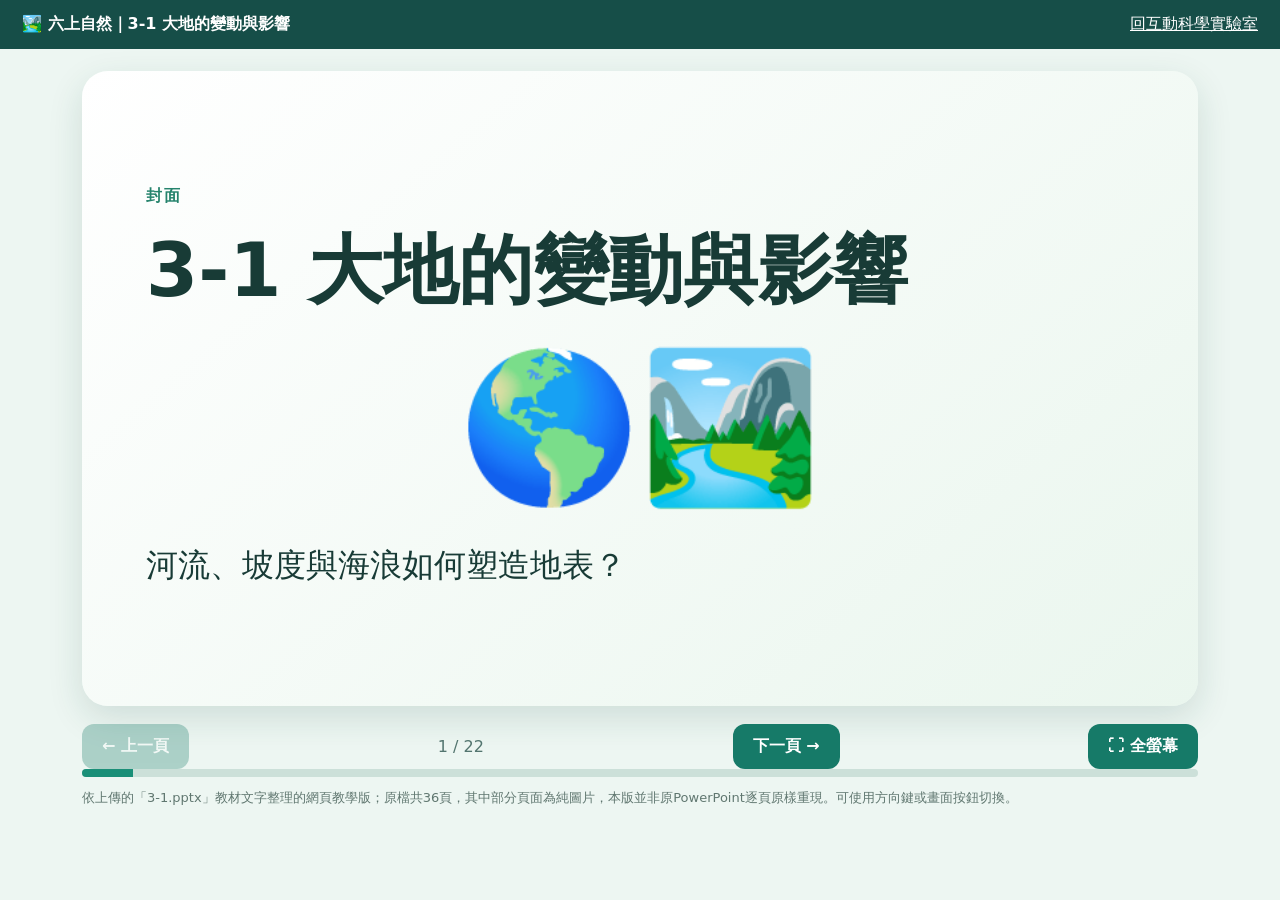
==== earth-3-1-slides.html @ 98d923bc "Add web teaching slides for earth science unit 3-1" ====
<!doctype html>
<html lang="zh-Hant"><head><meta charset="utf-8"><meta name="viewport" content="width=device-width,initial-scale=1">
<title>3-1 大地的變動與影響｜教學投影片</title>
<style>
:root{font-family:"Noto Sans TC","Microsoft JhengHei",system-ui,sans-serif;color:#183b36;background:#edf6f2}
*{box-sizing:border-box}body{margin:0}.top{display:flex;justify-content:space-between;align-items:center;gap:10px;padding:14px 22px;background:#164e48;color:white;flex-wrap:wrap}.top a{color:white}.outer{max-width:1160px;margin:auto;padding:22px}.slide{min-height:min(68vw,635px);border-radius:26px;background:linear-gradient(140deg,#fff,#eaf6ee);box-shadow:0 12px 35px #164b3d24;padding:clamp(25px,5vw,70px);display:flex;flex-direction:column;justify-content:center;gap:18px}.eyebrow{color:#25836c;font-weight:800;letter-spacing:2px}.slide h1{font-size:clamp(35px,6vw,75px);line-height:1.2;margin:0}.slide h2{font-size:clamp(28px,4.3vw,55px);margin:0}.slide p{font-size:clamp(19px,2.6vw,32px);line-height:1.6;margin:0}.chips{display:flex;flex-wrap:wrap;gap:12px}.chip{display:inline-block;border-radius:16px;background:#d9f0e8;padding:14px 20px;font-weight:750;font-size:clamp(19px,2.3vw,28px)}.foot{display:flex;align-items:center;justify-content:space-between;gap:10px;margin-top:18px;flex-wrap:wrap}button,.link{border:0;border-radius:12px;background:#167a68;color:white;font:inherit;font-weight:800;padding:12px 20px;cursor:pointer;text-decoration:none}button:disabled{opacity:.3;cursor:default}.muted{color:#53756f}.mini{font-size:16px}.scene{font-size:clamp(65px,12vw,145px);line-height:1.3;text-align:center}.two{display:grid;grid-template-columns:1fr 1fr;gap:20px}.panel{background:#ffffffc9;border:2px solid #d4e6dd;padding:22px;border-radius:18px}.panel h3{font-size:clamp(23px,3vw,34px);margin:0 0 12px}.panel p{font-size:clamp(18px,2.2vw,26px)}.progress{height:8px;background:#cce0d9;border-radius:8px;overflow:hidden}.progress span{height:100%;background:#1a8f78;display:block;transition:width .2s}.disclaimer{font-size:13px;color:#607770;margin-top:12px} @media(max-width:700px){.two{grid-template-columns:1fr}.slide{min-height:65vh}}
</style></head>
<body><header class="top"><b>🏞️ 六上自然｜3-1 大地的變動與影響</b><a href="index.html">回互動科學實驗室</a></header>
<div class="outer"><main class="slide" id="slide" aria-live="polite"></main><div class="foot"><button id="prev">← 上一頁</button><span id="counter" class="muted"></span><button id="next">下一頁 →</button><button id="full">⛶ 全螢幕</button></div><div class="progress"><span id="bar"></span></div><p class="disclaimer">依上傳的「3-1.pptx」教材文字整理的網頁教學版；原檔共36頁，其中部分頁面為純圖片，本版並非原PowerPoint逐頁原樣重現。可使用方向鍵或畫面按鈕切換。</p></div>
<script>
const pages=[
['封面','3-1 大地的變動與影響','河流、坡度與海浪如何塑造地表？','🌎🏞️'],
['觀察','地表一直在改變','太魯閣峽谷、基隆河壺穴、草漯沙丘、和平島豆腐岩：這些地形是怎麼形成的？','🏔️🌊'],
['課本 P68','地表變動的三種作用','侵蝕 → 搬運 → 堆積','💧➡️🪨'],
['課本 P68','侵蝕作用','河水、波浪、冰川、風等自然力，破壞地表上的岩石。','🌊🪨'],
['課本 P68','搬運作用','侵蝕後脫落或崩解的物質，繼續移動到其他地方。','🪨➡️'],
['課本 P68','堆積作用','被搬運的物質在移動過程中逐漸沉澱、堆積下來。','🏖️'],
['課本 P68–69','立霧溪上游','河道窄、坡度陡、水流急；侵蝕和搬運明顯。河床多有稜有角的大石塊。','🏔️💦'],
['思考','為什麼上游的石塊常有稜有角？','想想：石塊剛從岩壁崩落，與經過長距離搬運的石頭，有什麼不同？','🪨❓'],
['課本 P68–69','立霧溪中游','河道漸寬、坡度較緩、水流減緩；河床常有光滑、圓潤的鵝卵石。','🌊🪨'],
['課本 P68–69','立霧溪下游','河道寬廣、地勢平坦、水流緩慢；堆積明顯，常見泥和細沙，出海口有時形成三角洲。','🏞️'],
['比較','上游、中游、下游','上游：急流、大石塊｜中游：較緩、鵝卵石｜下游：緩流、泥沙堆積','🏔️ → 🏞️ → 🌊'],
['課本 P69','曲流','河流彎曲的地方，兩岸流速不同，侵蝕和堆積情形也不同。','〰️'],
['課本 P69','凹岸與凸岸','凹岸：流速較快、侵蝕較明顯。凸岸：流速較慢、堆積較明顯。','↪️🪨'],
['提問','坡度如何改變地表？','坡度較陡時，流水的侵蝕和搬運作用通常更明顯。','⛰️🌧️'],
['課本 P71','山區邊坡防護','豪大雨時，陡坡較容易發生土石流等災害；山區常設置邊坡防護措施。','🌧️🛡️'],
['課本 P72','海岸地形','海水也會侵蝕、搬運及堆積，塑造不同的海岸景觀。','🌊🏝️'],
['課本 P72','海蝕地形','海蝕崖：陡峭崖壁。海蝕平臺：接近海平面的平坦岩臺。海蝕洞受侵蝕可能形成海蝕拱門。','🌊🪨'],
['課本 P72','臺灣的海蝕地形','鼻頭角海蝕崖、澎湖七美海蝕平臺、蘭嶼情人洞。','🏝️'],
['課本 P73','海積地形','海浪與海水搬運泥沙，並在某些地方堆積，形成沙灘、沙洲、陸連島等景觀。','🏖️'],
['課本 P73','臺灣的海積地形','福隆沙灘、臺南七股新浮崙汕、臺東金樽陸連島。','🏝️🏖️'],
['統整','地表變動的線索','看水流速度、坡度、顆粒大小與海岸外觀，推測是侵蝕、搬運還是堆積。','🔎🌎'],
['課堂活動','你能解釋嗎？','為什麼曲流凹岸容易被侵蝕？為什麼河口常有泥沙堆積？','🙋‍♀️💡']
];
let i=0;const s=document.getElementById('slide');function render(){const [ey,h,p,emoji]=pages[i];s.innerHTML='<div class="eyebrow">'+ey+'</div><h1>'+h+'</h1><div class="scene">'+emoji+'</div><p>'+p+'</p>';document.getElementById('counter').textContent=(i+1)+' / '+pages.length;document.getElementById('bar').style.width=((i+1)/pages.length*100)+'%';document.getElementById('prev').disabled=i===0;document.getElementById('next').disabled=i===pages.length-1}document.getElementById('prev').onclick=()=>{i=Math.max(0,i-1);render()};document.getElementById('next').onclick=()=>{i=Math.min(pages.length-1,i+1);render()};document.getElementById('full').onclick=()=>document.documentElement.requestFullscreen?.();window.addEventListener('keydown',e=>{if(e.key==='ArrowRight'||e.key===' '){e.preventDefault();i=Math.min(pages.length-1,i+1);render()}if(e.key==='ArrowLeft'){i=Math.max(0,i-1);render()}});render();
</script></body></html>
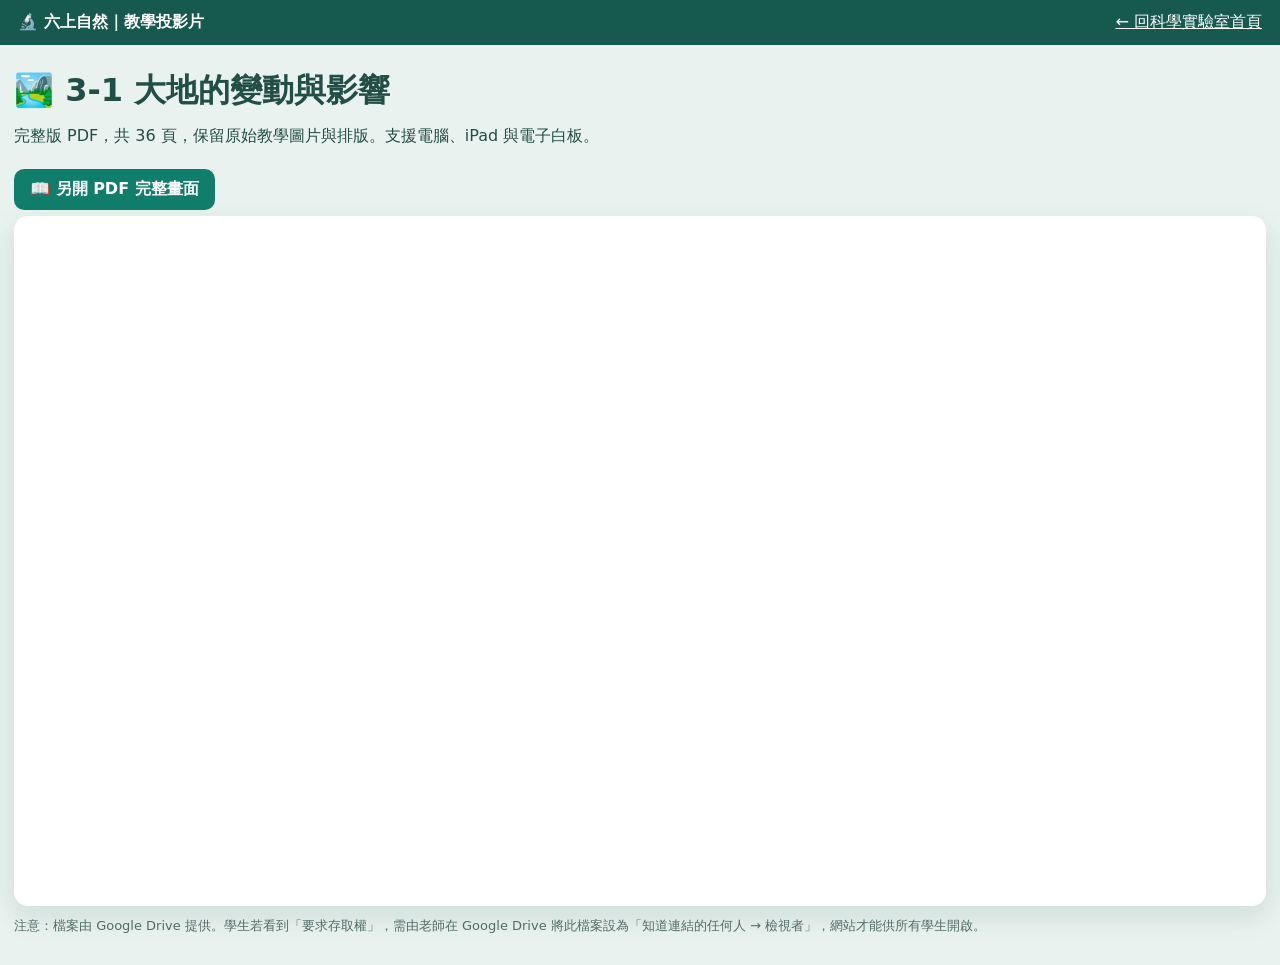
==== commit 50c56c66: "Replace summarized slideshow with embedded full 36-page PDF" ====
--- a/earth-3-1-slides.html
+++ b/earth-3-1-slides.html
@@ -1,36 +1,7 @@
 <!doctype html>
-<html lang="zh-Hant"><head><meta charset="utf-8"><meta name="viewport" content="width=device-width,initial-scale=1">
-<title>3-1 大地的變動與影響｜教學投影片</title>
-<style>
-:root{font-family:"Noto Sans TC","Microsoft JhengHei",system-ui,sans-serif;color:#183b36;background:#edf6f2}
-*{box-sizing:border-box}body{margin:0}.top{display:flex;justify-content:space-between;align-items:center;gap:10px;padding:14px 22px;background:#164e48;color:white;flex-wrap:wrap}.top a{color:white}.outer{max-width:1160px;margin:auto;padding:22px}.slide{min-height:min(68vw,635px);border-radius:26px;background:linear-gradient(140deg,#fff,#eaf6ee);box-shadow:0 12px 35px #164b3d24;padding:clamp(25px,5vw,70px);display:flex;flex-direction:column;justify-content:center;gap:18px}.eyebrow{color:#25836c;font-weight:800;letter-spacing:2px}.slide h1{font-size:clamp(35px,6vw,75px);line-height:1.2;margin:0}.slide h2{font-size:clamp(28px,4.3vw,55px);margin:0}.slide p{font-size:clamp(19px,2.6vw,32px);line-height:1.6;margin:0}.chips{display:flex;flex-wrap:wrap;gap:12px}.chip{display:inline-block;border-radius:16px;background:#d9f0e8;padding:14px 20px;font-weight:750;font-size:clamp(19px,2.3vw,28px)}.foot{display:flex;align-items:center;justify-content:space-between;gap:10px;margin-top:18px;flex-wrap:wrap}button,.link{border:0;border-radius:12px;background:#167a68;color:white;font:inherit;font-weight:800;padding:12px 20px;cursor:pointer;text-decoration:none}button:disabled{opacity:.3;cursor:default}.muted{color:#53756f}.mini{font-size:16px}.scene{font-size:clamp(65px,12vw,145px);line-height:1.3;text-align:center}.two{display:grid;grid-template-columns:1fr 1fr;gap:20px}.panel{background:#ffffffc9;border:2px solid #d4e6dd;padding:22px;border-radius:18px}.panel h3{font-size:clamp(23px,3vw,34px);margin:0 0 12px}.panel p{font-size:clamp(18px,2.2vw,26px)}.progress{height:8px;background:#cce0d9;border-radius:8px;overflow:hidden}.progress span{height:100%;background:#1a8f78;display:block;transition:width .2s}.disclaimer{font-size:13px;color:#607770;margin-top:12px} @media(max-width:700px){.two{grid-template-columns:1fr}.slide{min-height:65vh}}
-</style></head>
-<body><header class="top"><b>🏞️ 六上自然｜3-1 大地的變動與影響</b><a href="index.html">回互動科學實驗室</a></header>
-<div class="outer"><main class="slide" id="slide" aria-live="polite"></main><div class="foot"><button id="prev">← 上一頁</button><span id="counter" class="muted"></span><button id="next">下一頁 →</button><button id="full">⛶ 全螢幕</button></div><div class="progress"><span id="bar"></span></div><p class="disclaimer">依上傳的「3-1.pptx」教材文字整理的網頁教學版；原檔共36頁，其中部分頁面為純圖片，本版並非原PowerPoint逐頁原樣重現。可使用方向鍵或畫面按鈕切換。</p></div>
-<script>
-const pages=[
-['封面','3-1 大地的變動與影響','河流、坡度與海浪如何塑造地表？','🌎🏞️'],
-['觀察','地表一直在改變','太魯閣峽谷、基隆河壺穴、草漯沙丘、和平島豆腐岩：這些地形是怎麼形成的？','🏔️🌊'],
-['課本 P68','地表變動的三種作用','侵蝕 → 搬運 → 堆積','💧➡️🪨'],
-['課本 P68','侵蝕作用','河水、波浪、冰川、風等自然力，破壞地表上的岩石。','🌊🪨'],
-['課本 P68','搬運作用','侵蝕後脫落或崩解的物質，繼續移動到其他地方。','🪨➡️'],
-['課本 P68','堆積作用','被搬運的物質在移動過程中逐漸沉澱、堆積下來。','🏖️'],
-['課本 P68–69','立霧溪上游','河道窄、坡度陡、水流急；侵蝕和搬運明顯。河床多有稜有角的大石塊。','🏔️💦'],
-['思考','為什麼上游的石塊常有稜有角？','想想：石塊剛從岩壁崩落，與經過長距離搬運的石頭，有什麼不同？','🪨❓'],
-['課本 P68–69','立霧溪中游','河道漸寬、坡度較緩、水流減緩；河床常有光滑、圓潤的鵝卵石。','🌊🪨'],
-['課本 P68–69','立霧溪下游','河道寬廣、地勢平坦、水流緩慢；堆積明顯，常見泥和細沙，出海口有時形成三角洲。','🏞️'],
-['比較','上游、中游、下游','上游：急流、大石塊｜中游：較緩、鵝卵石｜下游：緩流、泥沙堆積','🏔️ → 🏞️ → 🌊'],
-['課本 P69','曲流','河流彎曲的地方，兩岸流速不同，侵蝕和堆積情形也不同。','〰️'],
-['課本 P69','凹岸與凸岸','凹岸：流速較快、侵蝕較明顯。凸岸：流速較慢、堆積較明顯。','↪️🪨'],
-['提問','坡度如何改變地表？','坡度較陡時，流水的侵蝕和搬運作用通常更明顯。','⛰️🌧️'],
-['課本 P71','山區邊坡防護','豪大雨時，陡坡較容易發生土石流等災害；山區常設置邊坡防護措施。','🌧️🛡️'],
-['課本 P72','海岸地形','海水也會侵蝕、搬運及堆積，塑造不同的海岸景觀。','🌊🏝️'],
-['課本 P72','海蝕地形','海蝕崖：陡峭崖壁。海蝕平臺：接近海平面的平坦岩臺。海蝕洞受侵蝕可能形成海蝕拱門。','🌊🪨'],
-['課本 P72','臺灣的海蝕地形','鼻頭角海蝕崖、澎湖七美海蝕平臺、蘭嶼情人洞。','🏝️'],
-['課本 P73','海積地形','海浪與海水搬運泥沙，並在某些地方堆積，形成沙灘、沙洲、陸連島等景觀。','🏖️'],
-['課本 P73','臺灣的海積地形','福隆沙灘、臺南七股新浮崙汕、臺東金樽陸連島。','🏝️🏖️'],
-['統整','地表變動的線索','看水流速度、坡度、顆粒大小與海岸外觀，推測是侵蝕、搬運還是堆積。','🔎🌎'],
-['課堂活動','你能解釋嗎？','為什麼曲流凹岸容易被侵蝕？為什麼河口常有泥沙堆積？','🙋‍♀️💡']
-];
-let i=0;const s=document.getElementById('slide');function render(){const [ey,h,p,emoji]=pages[i];s.innerHTML='<div class="eyebrow">'+ey+'</div><h1>'+h+'</h1><div class="scene">'+emoji+'</div><p>'+p+'</p>';document.getElementById('counter').textContent=(i+1)+' / '+pages.length;document.getElementById('bar').style.width=((i+1)/pages.length*100)+'%';document.getElementById('prev').disabled=i===0;document.getElementById('next').disabled=i===pages.length-1}document.getElementById('prev').onclick=()=>{i=Math.max(0,i-1);render()};document.getElementById('next').onclick=()=>{i=Math.min(pages.length-1,i+1);render()};document.getElementById('full').onclick=()=>document.documentElement.requestFullscreen?.();window.addEventListener('keydown',e=>{if(e.key==='ArrowRight'||e.key===' '){e.preventDefault();i=Math.min(pages.length-1,i+1);render()}if(e.key==='ArrowLeft'){i=Math.max(0,i-1);render()}});render();
-</script></body></html>+<html lang="zh-Hant"><head><meta charset="utf-8"><meta name="viewport" content="width=device-width, initial-scale=1"><title>3-1 大地的變動與影響｜完整36頁PDF</title>
+<style>body{font-family:system-ui,"Microsoft JhengHei",sans-serif;background:#e9f2ef;margin:0;color:#214e45}header{padding:12px 18px;background:#16594f;color:white;display:flex;align-items:center;justify-content:space-between;gap:10px;flex-wrap:wrap}header a{color:white}main{max-width:1300px;margin:auto;padding:14px}h1{font-size:clamp(21px,3vw,32px);margin:10px 0}p{margin:5px 0 14px;line-height:1.65}iframe{width:100%;height:calc(100vh - 210px);min-height:450px;border:0;background:white;border-radius:14px;box-shadow:0 10px 28px #245a5023}.link{display:inline-block;padding:10px 16px;background:#117e6b;color:white;text-decoration:none;border-radius:10px;font-weight:700;margin:6px 8px 6px 0}.note{font-size:13px;color:#526c66}</style></head>
+<body><header><strong>🔬 六上自然｜教學投影片</strong><a href="index.html">← 回科學實驗室首頁</a></header><main><h1>🏞️ 3-1 大地的變動與影響</h1><p>完整版 PDF，共 36 頁，保留原始教學圖片與排版。支援電腦、iPad 與電子白板。</p>
+<a class="link" href="https://drive.google.com/file/d/1PUOfRwRt_DkjlKpHQJl6DC5j9iWa1FKg/view" target="_blank" rel="noopener">📖 另開 PDF 完整畫面</a>
+<iframe title="3-1 大地的變動與影響完整PDF" src="https://drive.google.com/file/d/1PUOfRwRt_DkjlKpHQJl6DC5j9iWa1FKg/preview" allow="fullscreen"></iframe>
+<p class="note">注意：檔案由 Google Drive 提供。學生若看到「要求存取權」，需由老師在 Google Drive 將此檔案設為「知道連結的任何人 → 檢視者」，網站才能供所有學生開啟。</p></main></body></html>
